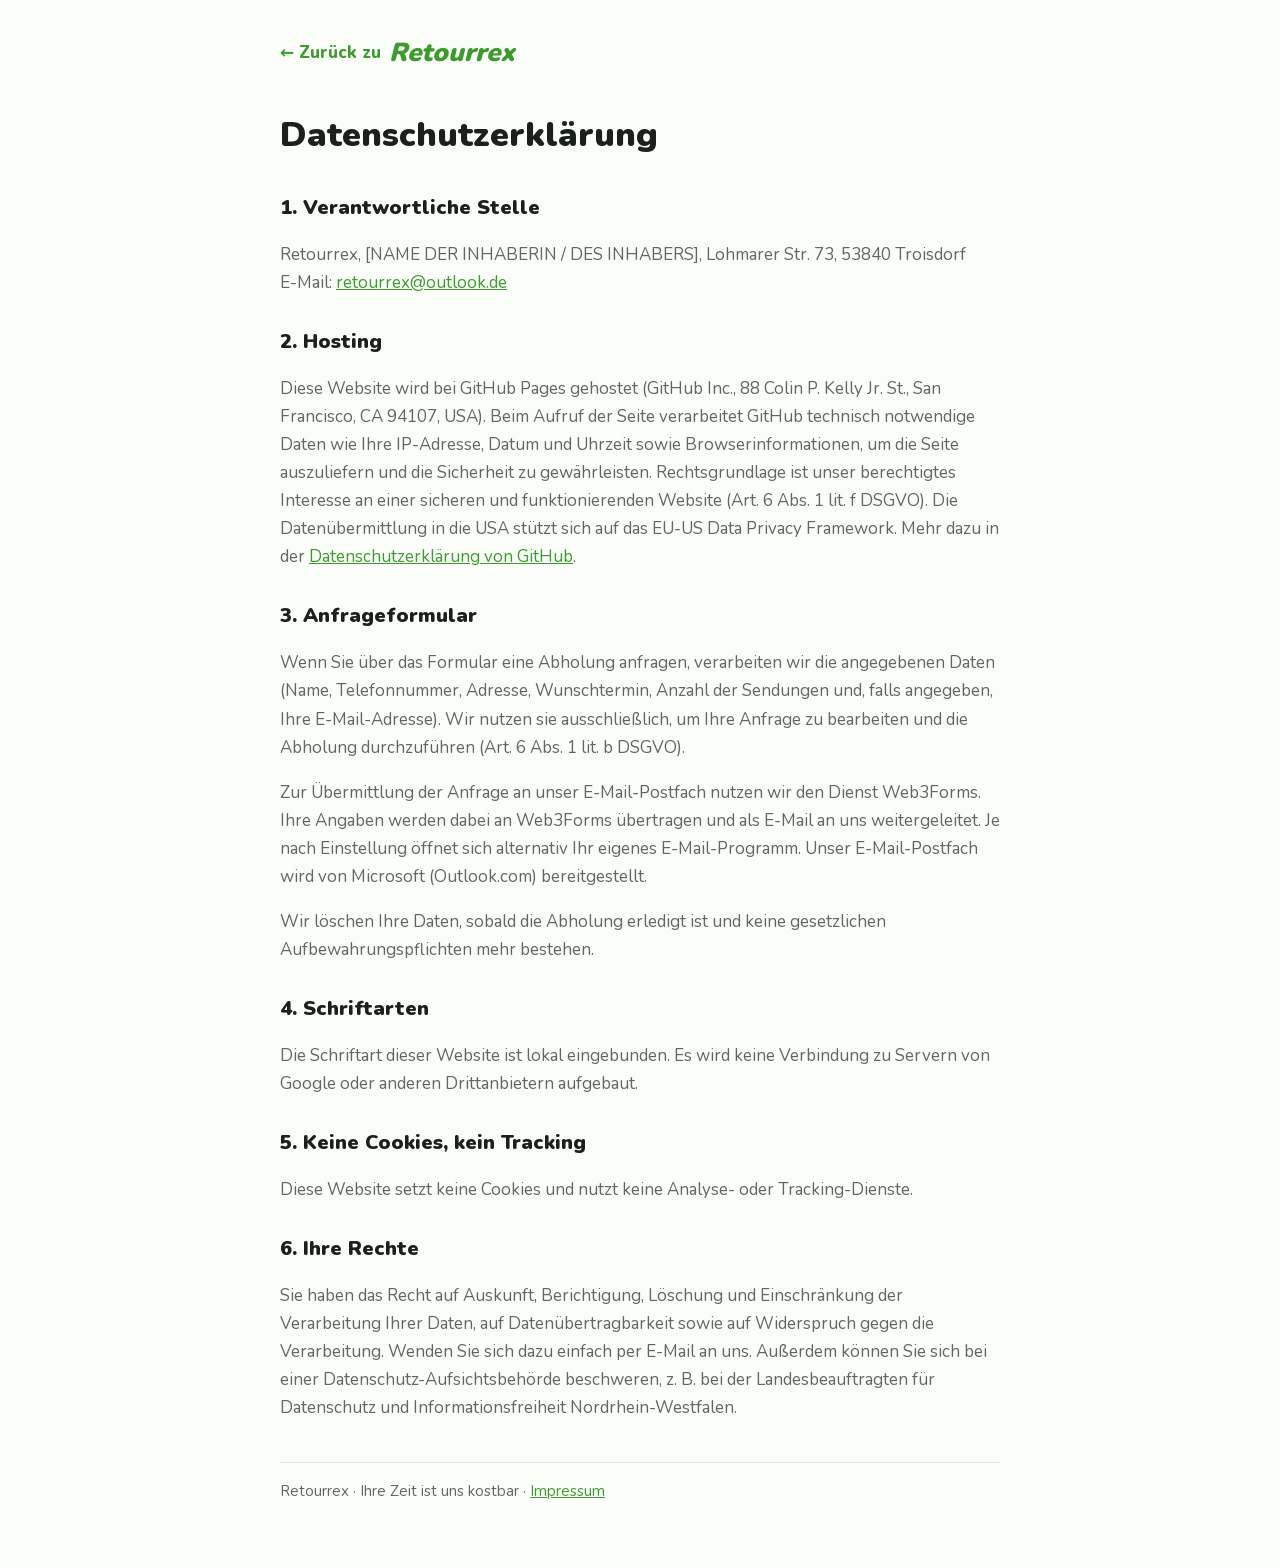
==== datenschutz.html @ 508a784f "Impressum, Datenschutz und lokale Schrift Co-Authored-By: Claude Opus 5.5 <noreply@anthropic.com>" ====
<!doctype html>
<html lang="de">
<head>
<meta charset="utf-8">
<meta name="viewport" content="width=device-width, initial-scale=1">
<title>Datenschutz – Retourrex</title>
<link rel="icon" href="logo-mark.svg">
<link rel="stylesheet" href="legal.css">
</head>
<body>
<main>
<a class="back" href="index.html">← Zurück zu <span class="brand">Retour<span>rex</span></span></a>
<h1>Datenschutzerklärung</h1>

<h2>1. Verantwortliche Stelle</h2>
<p>Retourrex, [NAME DER INHABERIN / DES INHABERS], Lohmarer Str. 73, 53840 Troisdorf<br>
E-Mail: <a href="mailto:retourrex@outlook.de">retourrex@outlook.de</a></p>

<h2>2. Hosting</h2>
<p>Diese Website wird bei GitHub Pages gehostet (GitHub Inc., 88 Colin P. Kelly Jr. St., San Francisco, CA 94107, USA). Beim Aufruf der Seite verarbeitet GitHub technisch notwendige Daten wie Ihre IP-Adresse, Datum und Uhrzeit sowie Browserinformationen, um die Seite auszuliefern und die Sicherheit zu gewährleisten. Rechtsgrundlage ist unser berechtigtes Interesse an einer sicheren und funktionierenden Website (Art. 6 Abs. 1 lit. f DSGVO). Die Datenübermittlung in die USA stützt sich auf das EU-US Data Privacy Framework. Mehr dazu in der <a href="https://docs.github.com/de/site-policy/privacy-policies/github-general-privacy-statement" target="_blank" rel="noopener">Datenschutzerklärung von GitHub</a>.</p>

<h2>3. Anfrageformular</h2>
<p>Wenn Sie über das Formular eine Abholung anfragen, verarbeiten wir die angegebenen Daten (Name, Telefonnummer, Adresse, Wunschtermin, Anzahl der Sendungen und, falls angegeben, Ihre E-Mail-Adresse). Wir nutzen sie ausschließlich, um Ihre Anfrage zu bearbeiten und die Abholung durchzuführen (Art. 6 Abs. 1 lit. b DSGVO).</p>
<p>Zur Übermittlung der Anfrage an unser E-Mail-Postfach nutzen wir den Dienst Web3Forms. Ihre Angaben werden dabei an Web3Forms übertragen und als E-Mail an uns weitergeleitet. Je nach Einstellung öffnet sich alternativ Ihr eigenes E-Mail-Programm. Unser E-Mail-Postfach wird von Microsoft (Outlook.com) bereitgestellt.</p>
<p>Wir löschen Ihre Daten, sobald die Abholung erledigt ist und keine gesetzlichen Aufbewahrungspflichten mehr bestehen.</p>

<h2>4. Schriftarten</h2>
<p>Die Schriftart dieser Website ist lokal eingebunden. Es wird keine Verbindung zu Servern von Google oder anderen Drittanbietern aufgebaut.</p>

<h2>5. Keine Cookies, kein Tracking</h2>
<p>Diese Website setzt keine Cookies und nutzt keine Analyse- oder Tracking-Dienste.</p>

<h2>6. Ihre Rechte</h2>
<p>Sie haben das Recht auf Auskunft, Berichtigung, Löschung und Einschränkung der Verarbeitung Ihrer Daten, auf Datenübertragbarkeit sowie auf Widerspruch gegen die Verarbeitung. Wenden Sie sich dazu einfach per E-Mail an uns. Außerdem können Sie sich bei einer Datenschutz-Aufsichtsbehörde beschweren, z. B. bei der Landesbeauftragten für Datenschutz und Informationsfreiheit Nordrhein-Westfalen.</p>

<footer>Retourrex · Ihre Zeit ist uns kostbar · <a href="impressum.html">Impressum</a></footer>
</main>
</body>
</html>
---- legal.css ----
@font-face{font-family:Nunito;src:url(fonts/nunito-latin.woff2) format("woff2");font-weight:200 1000;font-display:swap}
:root{--green:#3c9a2e;--ink:#1a201b;--muted:#5f685f;--bg:#fbfdf9;--line:#e3ebdf}
@media (prefers-color-scheme: dark){:root:not([data-theme="light"]){--green:#5cc348;--ink:#eef4ec;--muted:#a9b3a9;--bg:#0d130e;--line:#253227}}
:root[data-theme="dark"]{--green:#5cc348;--ink:#eef4ec;--muted:#a9b3a9;--bg:#0d130e;--line:#253227}
*{box-sizing:border-box}
body{margin:0;font-family:Nunito,system-ui,sans-serif;background:var(--bg);color:var(--ink);line-height:1.65;font-size:17px}
main{max-width:760px;margin:0 auto;padding:32px 20px 64px}
.back{display:inline-flex;align-items:center;gap:8px;font-weight:800;color:var(--green);text-decoration:none;margin-bottom:24px}
.brand{font-weight:900;font-style:italic;font-size:26px}
.brand span{color:var(--green)}
h1{font-size:34px;font-weight:900;margin:8px 0 20px}
h2{font-size:20px;font-weight:900;margin:28px 0 6px}
p,li{color:var(--muted)}
b{color:var(--ink)}
a{color:var(--green)}
footer{border-top:1px solid var(--line);margin-top:40px;padding-top:16px;font-size:15px;color:var(--muted)}
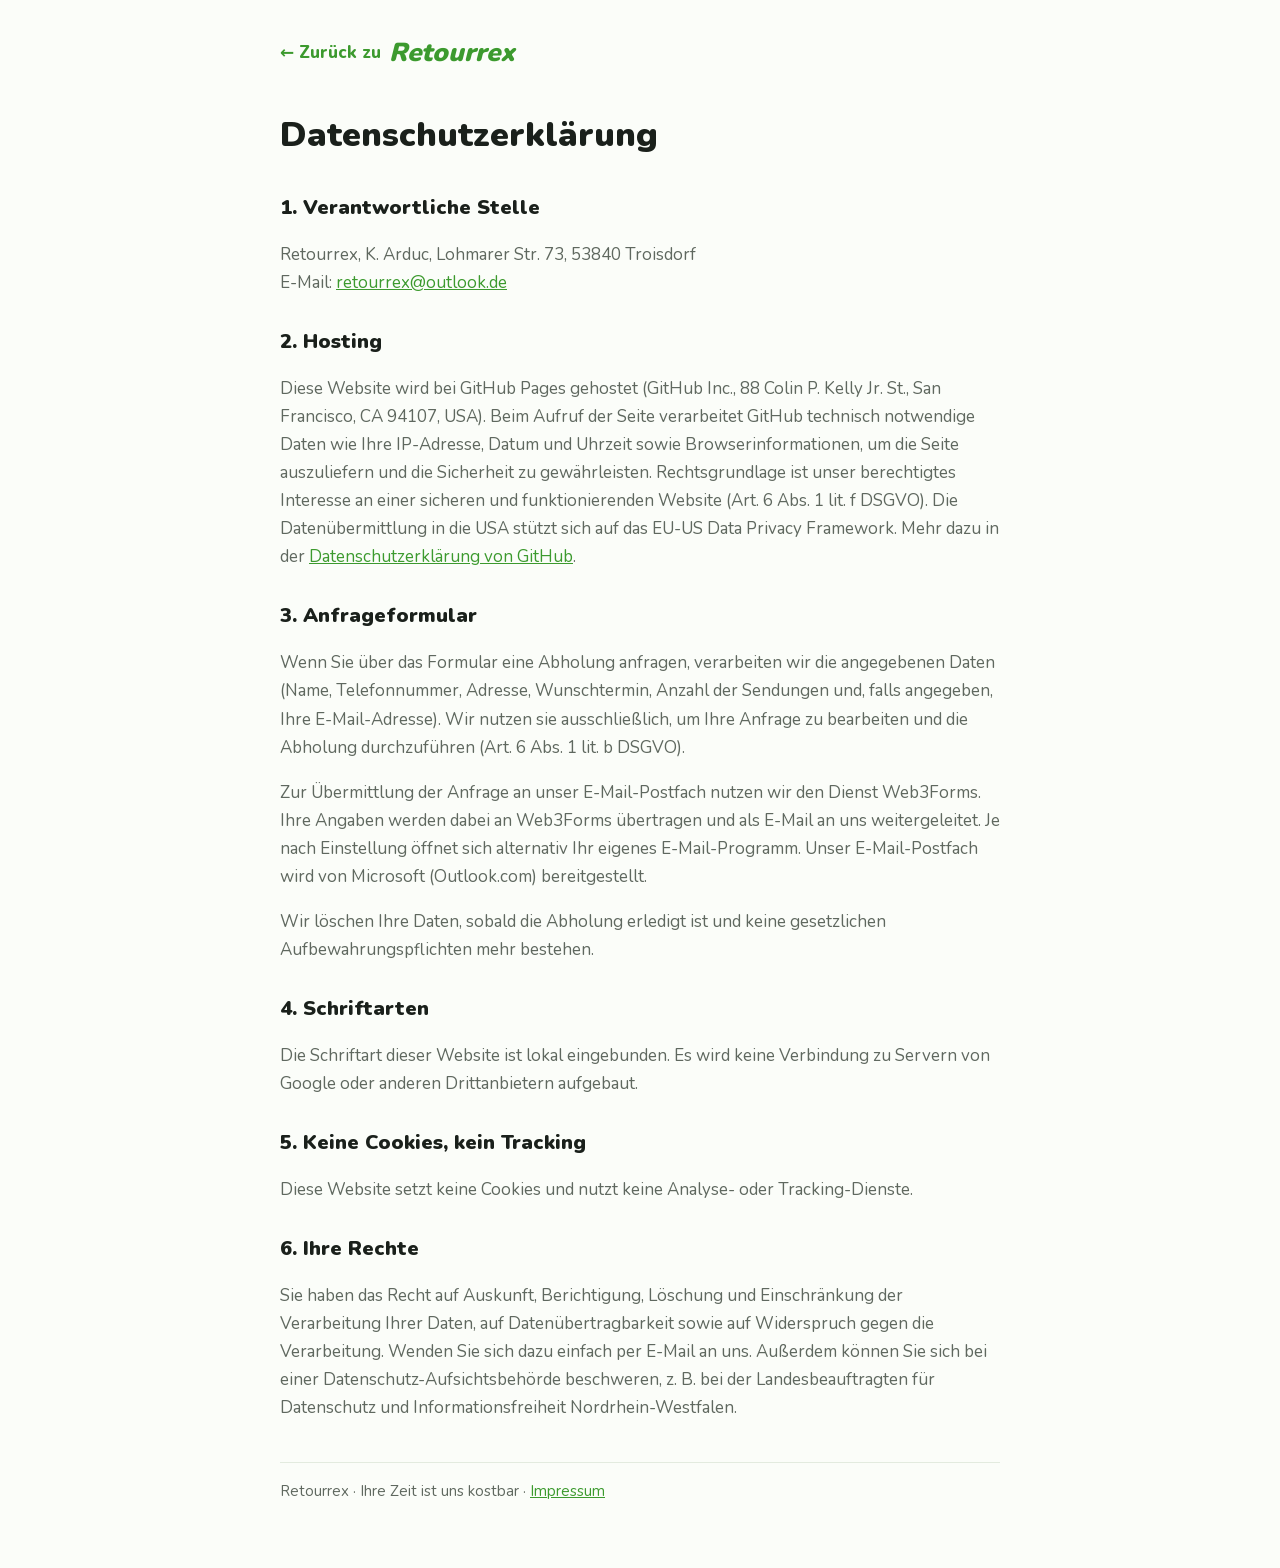
==== commit 574b0268: "Impressum: Inhaber eingetragen Co-Authored-By: Claude Opus 5.5 <noreply@anthropic.com>" ====
--- a/datenschutz.html
+++ b/datenschutz.html
@@ -13,7 +13,7 @@
 <h1>Datenschutzerklärung</h1>
 
 <h2>1. Verantwortliche Stelle</h2>
-<p>Retourrex, [NAME DER INHABERIN / DES INHABERS], Lohmarer Str. 73, 53840 Troisdorf<br>
+<p>Retourrex, K. Arduc, Lohmarer Str. 73, 53840 Troisdorf<br>
 E-Mail: <a href="mailto:retourrex@outlook.de">retourrex@outlook.de</a></p>
 
 <h2>2. Hosting</h2>
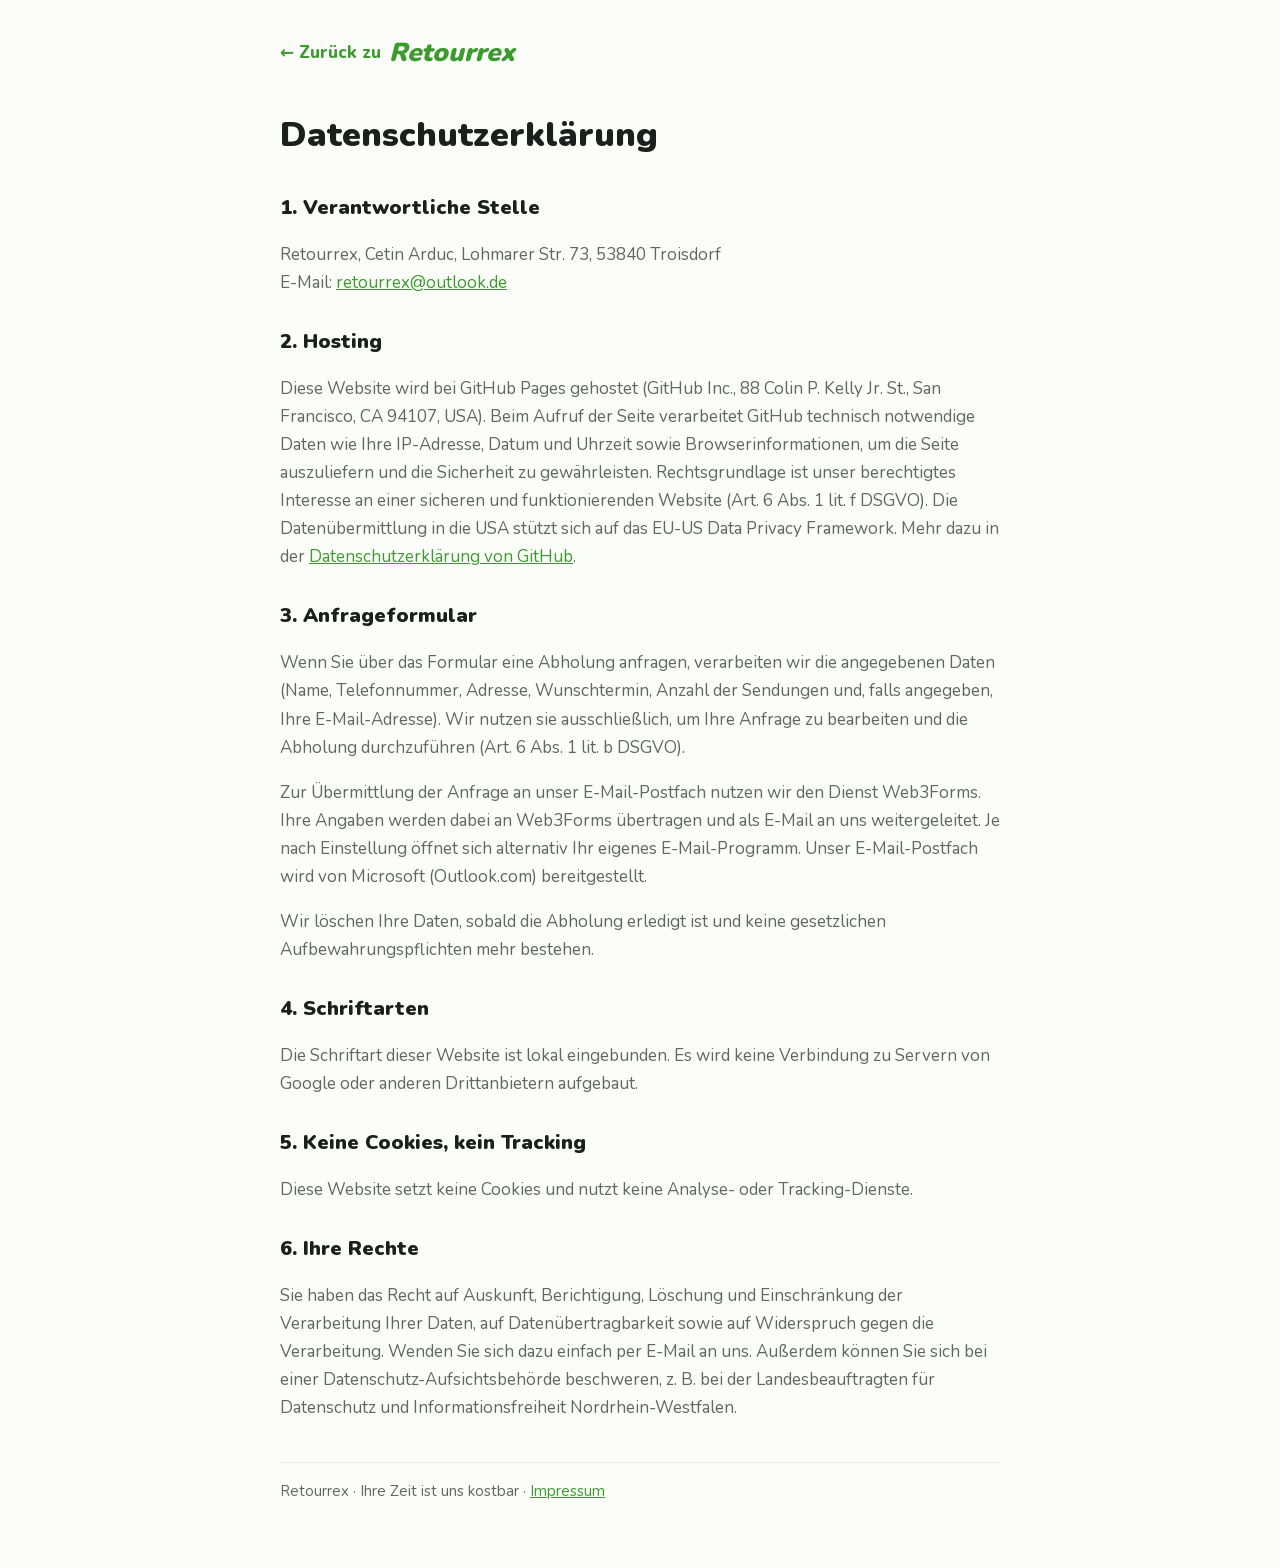
==== commit 69535e0c: "Impressum: vollständiger Name Co-Authored-By: Claude Opus 5.5 <noreply@anthropic.com>" ====
--- a/datenschutz.html
+++ b/datenschutz.html
@@ -13,7 +13,7 @@
 <h1>Datenschutzerklärung</h1>
 
 <h2>1. Verantwortliche Stelle</h2>
-<p>Retourrex, K. Arduc, Lohmarer Str. 73, 53840 Troisdorf<br>
+<p>Retourrex, Cetin Arduc, Lohmarer Str. 73, 53840 Troisdorf<br>
 E-Mail: <a href="mailto:retourrex@outlook.de">retourrex@outlook.de</a></p>
 
 <h2>2. Hosting</h2>
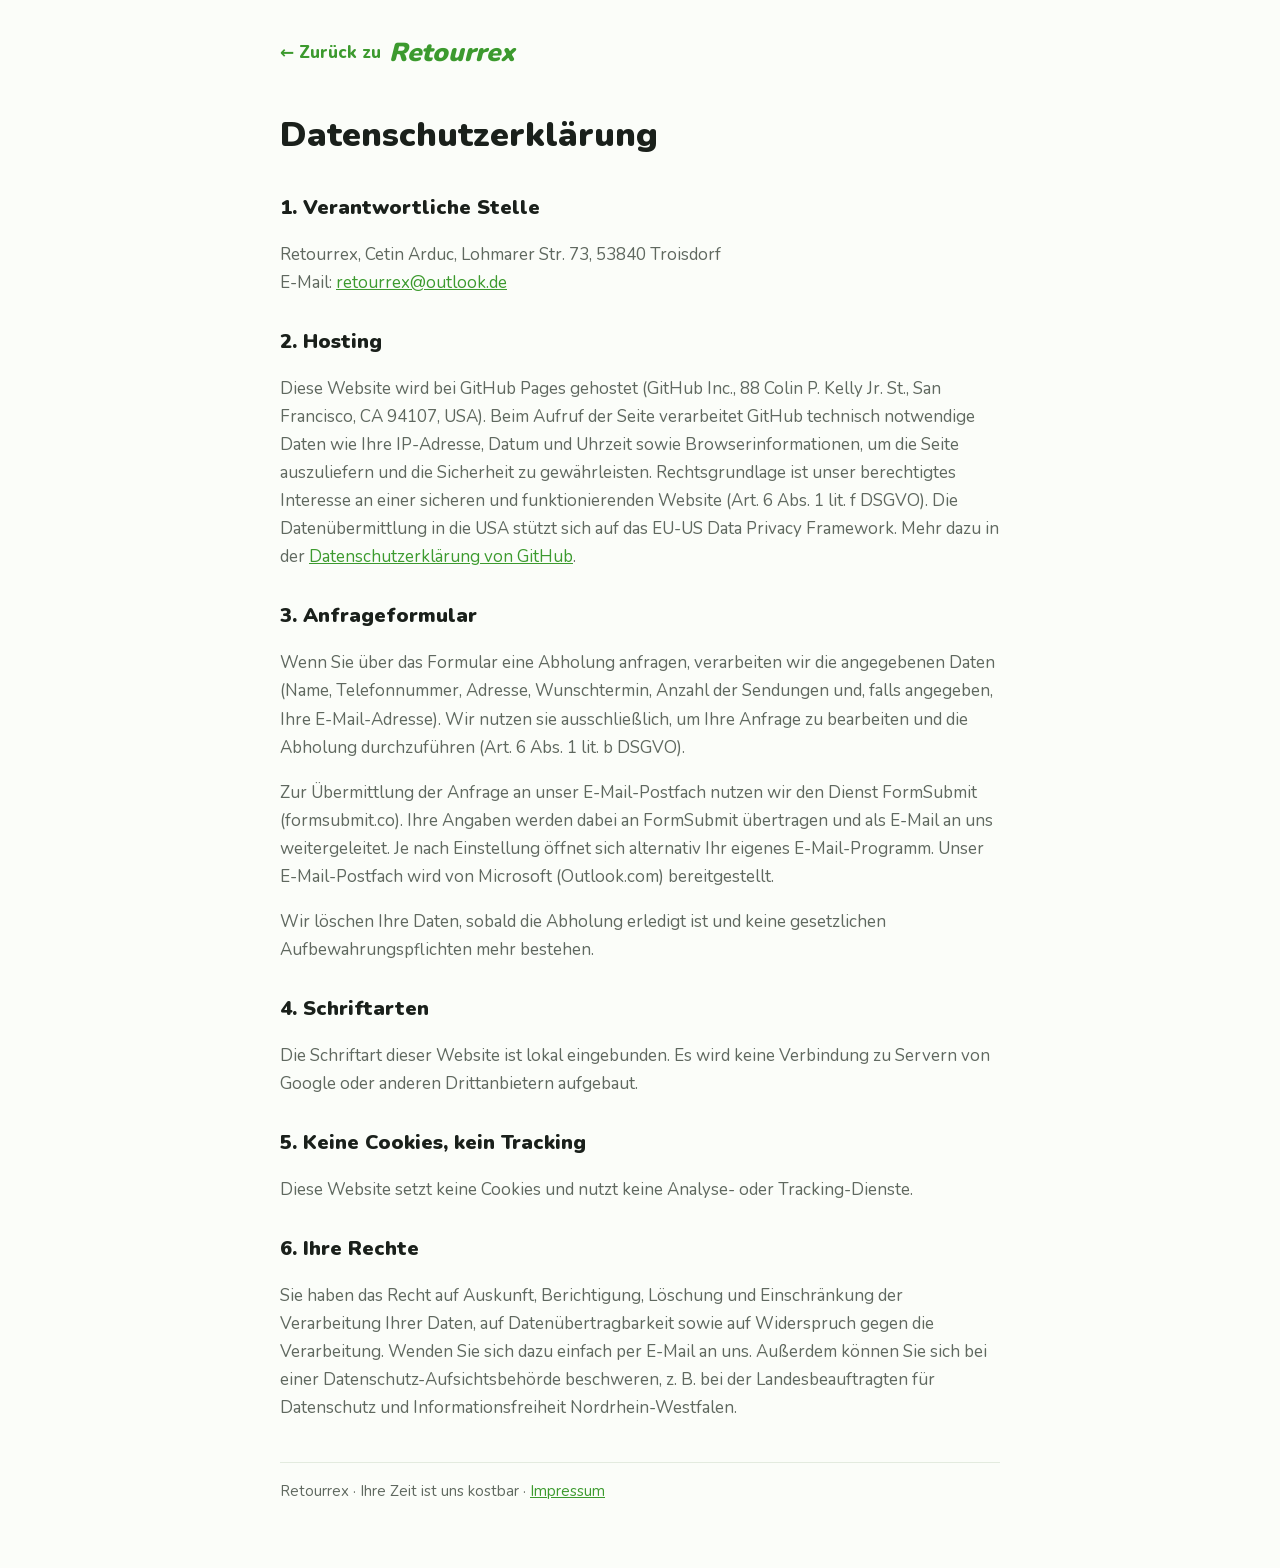
==== commit 21e29783: "Bestellungen direkt per E-Mail (FormSubmit) Co-Authored-By: Claude Opus 5.5 <noreply@anthropic.com>" ====
--- a/datenschutz.html
+++ b/datenschutz.html
@@ -21,7 +21,7 @@
 
 <h2>3. Anfrageformular</h2>
 <p>Wenn Sie über das Formular eine Abholung anfragen, verarbeiten wir die angegebenen Daten (Name, Telefonnummer, Adresse, Wunschtermin, Anzahl der Sendungen und, falls angegeben, Ihre E-Mail-Adresse). Wir nutzen sie ausschließlich, um Ihre Anfrage zu bearbeiten und die Abholung durchzuführen (Art. 6 Abs. 1 lit. b DSGVO).</p>
-<p>Zur Übermittlung der Anfrage an unser E-Mail-Postfach nutzen wir den Dienst Web3Forms. Ihre Angaben werden dabei an Web3Forms übertragen und als E-Mail an uns weitergeleitet. Je nach Einstellung öffnet sich alternativ Ihr eigenes E-Mail-Programm. Unser E-Mail-Postfach wird von Microsoft (Outlook.com) bereitgestellt.</p>
+<p>Zur Übermittlung der Anfrage an unser E-Mail-Postfach nutzen wir den Dienst FormSubmit (formsubmit.co). Ihre Angaben werden dabei an FormSubmit übertragen und als E-Mail an uns weitergeleitet. Je nach Einstellung öffnet sich alternativ Ihr eigenes E-Mail-Programm. Unser E-Mail-Postfach wird von Microsoft (Outlook.com) bereitgestellt.</p>
 <p>Wir löschen Ihre Daten, sobald die Abholung erledigt ist und keine gesetzlichen Aufbewahrungspflichten mehr bestehen.</p>
 
 <h2>4. Schriftarten</h2>
